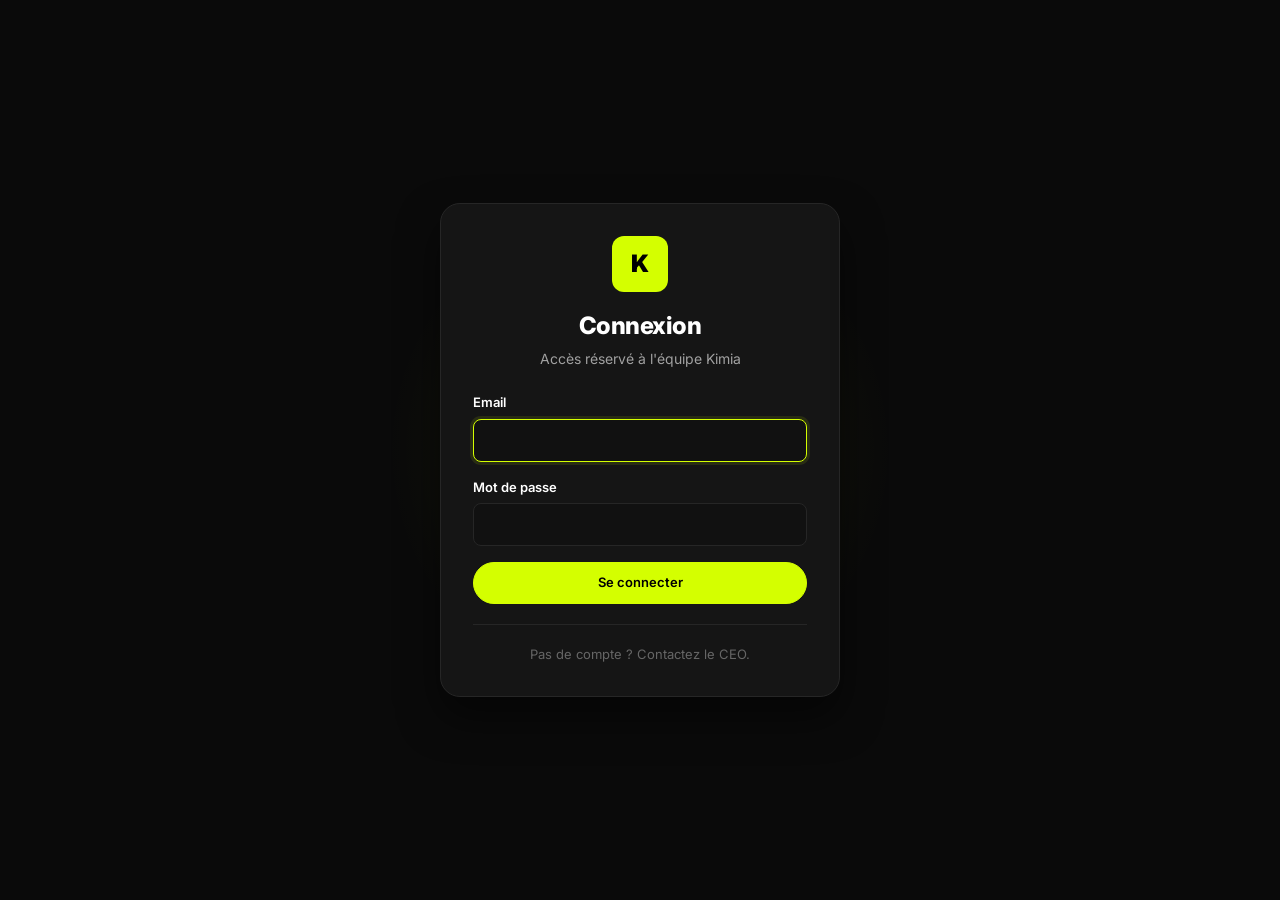
==== frontend/app/index.html @ e27bee56 "Initial commit" ====
<!doctype html>
<html lang="fr">
<head>
  <meta charset="utf-8">
  <meta name="viewport" content="width=device-width, initial-scale=1, viewport-fit=cover">
  <title>Kimia</title>
  <meta name="theme-color" content="#0A0A0A">
  <meta name="robots" content="noindex">
  <link rel="manifest" href="manifest.json">
  <link rel="icon" href="assets/icons/icon.svg" type="image/svg+xml">
  <link rel="apple-touch-icon" href="assets/icons/icon-192.png">
  <link rel="preconnect" href="https://fonts.googleapis.com">
  <link rel="preconnect" href="https://fonts.gstatic.com" crossorigin>
  <link href="https://fonts.googleapis.com/css2?family=Inter:wght@400;500;600;700;800;900&display=swap" rel="stylesheet">
  <link rel="stylesheet" href="assets/css/app.css">
   <script src="../assets/js/config.js"></script>
</head>
<body>
  <div id="root"></div>
  <div id="toasts" aria-live="polite"></div>
  <script type="module" src="assets/js/main.js"></script>
</body>
</html>
---- frontend/app/assets/css/app.css ----
/* ============================================
   Kimia — App interne
   Design sombre premium, accent vert acide
   ============================================ */

:root {
  --bg: #0A0A0A;
  --bg-2: #111111;
  --surface: #151515;
  --surface-2: #1A1A1A;
  --sunk: #0F0F0F;
  --border: #262626;
  --border-strong: #333333;

  --accent: #D4FF00;
  --accent-hover: #C2EB00;
  --accent-dim: rgba(212, 255, 0, 0.1);
  --accent-glow: rgba(212, 255, 0, 0.25);

  --success: #22C55E;
  --success-dim: rgba(34, 197, 94, 0.12);
  --warning: #F59E0B;
  --warning-dim: rgba(245, 158, 11, 0.12);
  --danger: #EF4444;
  --danger-dim: rgba(239, 68, 68, 0.12);
  --info: #3B82F6;
  --info-dim: rgba(59, 130, 246, 0.12);

  --text: #FFFFFF;
  --text-2: #A1A1A1;
  --text-3: #666666;

  --font: 'Inter', -apple-system, BlinkMacSystemFont, 'Segoe UI', sans-serif;

  --space-1: 0.25rem;
  --space-2: 0.5rem;
  --space-3: 0.75rem;
  --space-4: 1rem;
  --space-5: 1.25rem;
  --space-6: 1.5rem;
  --space-8: 2rem;
  --space-10: 2.5rem;
  --space-12: 3rem;

  --radius-sm: 8px;
  --radius: 12px;
  --radius-lg: 16px;
  --radius-xl: 20px;
  --radius-full: 9999px;

  --shadow-sm: 0 1px 2px rgba(0, 0, 0, 0.3);
  --shadow: 0 4px 12px rgba(0, 0, 0, 0.4);
  --shadow-lg: 0 20px 40px rgba(0, 0, 0, 0.5);

  --transition: 150ms cubic-bezier(0.4, 0, 0.2, 1);
}

*, *::before, *::after {
  box-sizing: border-box;
  margin: 0;
  padding: 0;
}

html {
  -webkit-text-size-adjust: 100%;
  -webkit-font-smoothing: antialiased;
  -moz-osx-font-smoothing: grayscale;
}

body {
  font-family: var(--font);
  font-size: 0.9375rem;
  line-height: 1.5;
  color: var(--text);
  background: var(--bg);
  min-height: 100vh;
}

button, input, select, textarea {
  font: inherit;
  color: inherit;
}

button { cursor: pointer; background: none; border: none; }
a { color: inherit; text-decoration: none; }

:focus-visible {
  outline: 2px solid var(--accent);
  outline-offset: 2px;
  border-radius: var(--radius-sm);
}

/* ============================================
   Layout
   ============================================ */


.app {
  display: flex;
  min-height: 100vh;
  width: 100%;
}

.sidebar {
  background: var(--bg-2);
  border-right: 1px solid var(--border);
  display: flex;
  flex-direction: column;
  width: 260px;
  flex-shrink: 0;
  height: 100vh;
  position: sticky;
  top: 0;
  overflow-y: auto;
}
.sidebar-header {
  padding: var(--space-5) var(--space-4);
  border-bottom: 1px solid var(--border);
  flex-shrink: 0;
}

.brand {
  display: flex;
  align-items: center;
  gap: var(--space-3);
  font-size: 1.125rem;
  font-weight: 800;
  letter-spacing: -0.02em;
  color: var(--text);
}

.brand-mark {
  width: 32px;
  height: 32px;
  border-radius: var(--radius-sm);
  background: var(--accent);
  color: #000;
  display: grid;
  place-items: center;
  font-weight: 900;
  font-size: 0.9375rem;
  flex-shrink: 0;
}

.sidebar-nav {
  flex: 1;
  padding: var(--space-4) var(--space-3);
  display: flex;
  flex-direction: column;
  gap: 2px;
  overflow-y: auto;
}

.nav-item {
  display: flex;
  align-items: center;
  gap: var(--space-3);
  padding: 10px var(--space-3);
  border-radius: var(--radius-sm);
  color: var(--text-2);
  font-weight: 500;
  font-size: 0.875rem;
  transition: all var(--transition);
  position: relative;
}

.nav-item:hover {
  background: var(--surface);
  color: var(--text);
}

.nav-item.active {
  background: var(--surface);
  color: var(--text);
  font-weight: 600;
}

.nav-item.active::before {
  content: "";
  position: absolute;
  left: 0;
  top: 25%;
  bottom: 25%;
  width: 3px;
  background: var(--accent);
  border-radius: 0 3px 3px 0;
}

.nav-item svg {
  width: 18px;
  height: 18px;
  flex-shrink: 0;
}

.nav-badge {
  margin-left: auto;
  min-width: 20px;
  height: 20px;
  padding: 0 6px;
  border-radius: var(--radius-full);
  background: var(--accent);
  color: #000;
  font-size: 0.6875rem;
  font-weight: 700;
  display: grid;
  place-items: center;
}

.sidebar-footer {
  padding: var(--space-4);
  border-top: 1px solid var(--border);
  flex-shrink: 0;
}

.user-card {
  display: flex;
  align-items: center;
  gap: var(--space-3);
  padding: var(--space-3);
  border-radius: var(--radius-sm);
  background: var(--surface);
}

.user-avatar {
  width: 36px;
  height: 36px;
  border-radius: var(--radius-full);
  background: var(--accent);
  color: #000;
  display: grid;
  place-items: center;
  font-weight: 700;
  font-size: 0.8125rem;
  flex-shrink: 0;
}

.user-info { flex: 1; min-width: 0; }

.user-name {
  font-weight: 600;
  font-size: 0.8125rem;
  white-space: nowrap;
  overflow: hidden;
  text-overflow: ellipsis;
}

.user-role {
  font-size: 0.6875rem;
  color: var(--text-3);
  text-transform: uppercase;
  letter-spacing: 0.05em;
  font-weight: 600;
}

/* Main */
.main {
  display: flex;
  flex-direction: column;
  flex: 1;
  min-width: 0;
  background: var(--bg);
}

.topbar {
  position: sticky;
  top: 0;
  z-index: 10;
  background: rgba(10, 10, 10, 0.85);
  backdrop-filter: blur(12px);
  border-bottom: 1px solid var(--border);
  padding: var(--space-4) var(--space-6);
  display: flex;
  align-items: center;
  justify-content: space-between;
  gap: var(--space-4);
  flex-shrink: 0;
}

.topbar-left {
  display: flex;
  align-items: center;
  gap: var(--space-3);
}

.topbar-title {
  font-size: 1rem;
  font-weight: 600;
  letter-spacing: -0.01em;
}

.topbar-right {
  display: flex;
  align-items: center;
  gap: var(--space-3);
}

.status-pill {
  display: inline-flex;
  align-items: center;
  gap: var(--space-2);
  padding: 6px 12px;
  border-radius: var(--radius-full);
  font-size: 0.75rem;
  font-weight: 500;
  background: var(--surface);
  border: 1px solid var(--border);
  color: var(--text-2);
}

.status-dot {
  width: 6px;
  height: 6px;
  border-radius: 50%;
  background: var(--text-3);
}

.status-pill.on .status-dot {
  background: var(--accent);
  box-shadow: 0 0 8px var(--accent);
}

.status-pill.off .status-dot {
  background: var(--danger);
}

.offline {
  padding: 10px var(--space-6);
  background: var(--danger-dim);
  border-bottom: 1px solid var(--danger);
  color: var(--danger);
  font-weight: 600;
  font-size: 0.8125rem;
  text-align: center;
}

.content {
  flex: 1;
  padding: var(--space-6);
  max-width: 1400px;
  width: 100%;
}

.menu-toggle {
  display: none;
  width: 36px;
  height: 36px;
  border-radius: var(--radius-sm);
  place-items: center;
  color: var(--text-2);
  border: 1px solid var(--border);
  background: var(--surface);
}

/* Responsive */
@media (max-width: 900px) {
  .app { grid-template-columns: 1fr; }
  .sidebar {
    position: fixed;
    z-index: 50;
    inset: 0 auto 0 0;
    width: 280px;
    transform: translateX(-100%);
    transition: transform 250ms ease;
  }
  .sidebar.open { transform: translateX(0); }
  .sidebar-overlay {
    position: fixed;
    inset: 0;
    z-index: 40;
    background: rgba(0, 0, 0, 0.6);
    display: none;
  }
  .sidebar-overlay.open { display: block; }
  .menu-toggle { display: grid; }
  .content { padding: var(--space-4); }
  .topbar { padding: var(--space-3) var(--space-4); }
}

/* ============================================
   Composants
   ============================================ */

.page-header {
  display: flex;
  align-items: flex-end;
  justify-content: space-between;
  gap: var(--space-4);
  margin-bottom: var(--space-6);
  flex-wrap: wrap;
}

.page-title {
  font-size: 1.75rem;
  font-weight: 800;
  letter-spacing: -0.02em;
  line-height: 1.2;
}

.page-subtitle {
  color: var(--text-2);
  margin-top: var(--space-1);
  font-size: 0.875rem;
}

.page-actions {
  display: flex;
  gap: var(--space-3);
  flex-wrap: wrap;
}

/* Boutons */
.btn {
  display: inline-flex;
  align-items: center;
  justify-content: center;
  gap: var(--space-2);
  padding: 10px 18px;
  border-radius: var(--radius-full);
  font-weight: 600;
  font-size: 0.8125rem;
  border: 1px solid transparent;
  transition: all var(--transition);
  white-space: nowrap;
}

.btn:disabled { opacity: 0.5; cursor: not-allowed; }

.btn-primary {
  background: var(--accent);
  color: #000;
  border-color: var(--accent);
}
.btn-primary:hover:not(:disabled) {
  background: var(--accent-hover);
  box-shadow: 0 0 24px var(--accent-glow);
}

.btn-secondary {
  background: var(--surface);
  color: var(--text);
  border-color: var(--border-strong);
}
.btn-secondary:hover:not(:disabled) {
  background: var(--surface-2);
  border-color: var(--text-3);
}

.btn-danger {
  background: var(--danger-dim);
  color: var(--danger);
  border-color: var(--danger);
}
.btn-danger:hover:not(:disabled) {
  background: var(--danger);
  color: white;
}

.btn-sm {
  padding: 6px 12px;
  font-size: 0.75rem;
}

.btn-icon {
  width: 32px;
  height: 32px;
  padding: 0;
  border-radius: var(--radius-sm);
  display: grid;
  place-items: center;
  color: var(--text-2);
  background: transparent;
}
.btn-icon:hover {
  background: var(--surface-2);
  color: var(--text);
}

/* Cartes */
.card {
  background: var(--surface);
  border: 1px solid var(--border);
  border-radius: var(--radius-lg);
  padding: var(--space-5);
}

.card-title {
  font-size: 1rem;
  font-weight: 700;
  margin-bottom: var(--space-4);
  letter-spacing: -0.01em;
}

/* Stats */
.stats {
  display: grid;
  grid-template-columns: repeat(auto-fit, minmax(180px, 1fr));
  gap: var(--space-4);
  margin-bottom: var(--space-6);
}

.stat {
  background: var(--surface);
  border: 1px solid var(--border);
  border-radius: var(--radius-lg);
  padding: var(--space-5);
}

.stat-label {
  font-size: 0.75rem;
  color: var(--text-3);
  font-weight: 600;
  text-transform: uppercase;
  letter-spacing: 0.06em;
  margin-bottom: var(--space-2);
}

.stat-value {
  font-size: 1.875rem;
  font-weight: 800;
  letter-spacing: -0.02em;
  line-height: 1;
  font-variant-numeric: tabular-nums;
}

.stat-value.danger { color: var(--danger); }
.stat-value.success { color: var(--success); }
.stat-value.accent { color: var(--accent); }

/* Tableaux */
.table-wrapper {
  background: var(--surface);
  border: 1px solid var(--border);
  border-radius: var(--radius-lg);
  overflow: hidden;
}

.table {
  width: 100%;
  border-collapse: collapse;
}

.table th {
  text-align: left;
  padding: 12px 16px;
  font-size: 0.6875rem;
  font-weight: 700;
  color: var(--text-3);
  text-transform: uppercase;
  letter-spacing: 0.08em;
  background: var(--bg-2);
  border-bottom: 1px solid var(--border);
  white-space: nowrap;
}

.table td {
  padding: 14px 16px;
  border-bottom: 1px solid var(--border);
  font-size: 0.875rem;
  vertical-align: middle;
}

.table tr:last-child td { border-bottom: none; }
.table tbody tr { transition: background var(--transition); }
.table tbody tr:hover { background: var(--surface-2); }

.table .main-cell { font-weight: 600; }
.table .num { text-align: right; font-variant-numeric: tabular-nums; }
.table .r { text-align: right; }
.table .sub { color: var(--text-2); font-size: 0.8125rem; }

@media (max-width: 768px) {
  .table thead { display: none; }
  .table, .table tbody, .table tr, .table td { display: block; }
  .table tr { padding: var(--space-4); border-bottom: 1px solid var(--border); }
  .table td { border: none; padding: 4px 0; }
  .table td::before {
    content: attr(data-label);
    display: block;
    font-size: 0.6875rem;
    font-weight: 700;
    color: var(--text-3);
    text-transform: uppercase;
    letter-spacing: 0.06em;
    margin-bottom: 2px;
  }
}

/* Badges */
.badge {
  display: inline-flex;
  align-items: center;
  gap: var(--space-1);
  padding: 3px 10px;
  border-radius: var(--radius-full);
  font-size: 0.6875rem;
  font-weight: 600;
  white-space: nowrap;
  background: var(--surface-2);
  color: var(--text-2);
}

.badge::before {
  content: "";
  width: 5px;
  height: 5px;
  border-radius: 50%;
  background: currentColor;
}

.badge.t-g { background: var(--success-dim); color: var(--success); }
.badge.t-y { background: var(--warning-dim); color: var(--warning); }
.badge.t-m { background: var(--danger-dim); color: var(--danger); }
.badge.t-c { background: var(--info-dim); color: var(--info); }
.badge.t-n { background: var(--surface-2); color: var(--text-2); }

.tag {
  display: inline-block;
  padding: 3px 8px;
  border-radius: var(--radius-sm);
  background: var(--surface-2);
  font-size: 0.75rem;
  color: var(--text-2);
  font-weight: 500;
}

/* Formulaires */
.form {
  display: grid;
  gap: var(--space-4);
}

.form-row {
  display: grid;
  grid-template-columns: 1fr 1fr;
  gap: var(--space-4);
}

@media (max-width: 600px) {
  .form-row { grid-template-columns: 1fr; }
}

.field {
  display: flex;
  flex-direction: column;
  gap: 6px;
}

.field-full { grid-column: 1 / -1; }

.field label {
  font-size: 0.8125rem;
  font-weight: 600;
  color: var(--text);
}

.field .required { color: var(--accent); }

.field input,
.field select,
.field textarea {
  padding: 10px 14px;
  border: 1px solid var(--border);
  border-radius: var(--radius-sm);
  background: var(--bg-2);
  font-size: 0.875rem;
  color: var(--text);
  transition: border-color var(--transition), box-shadow var(--transition);
  width: 100%;
}

.field input::placeholder,
.field textarea::placeholder { color: var(--text-3); }

.field input:focus,
.field select:focus,
.field textarea:focus {
  outline: none;
  border-color: var(--accent);
  box-shadow: 0 0 0 3px var(--accent-dim);
}

.field textarea {
  resize: vertical;
  min-height: 80px;
  font-family: inherit;
}

.field-hint {
  font-size: 0.75rem;
  color: var(--text-3);
}

/* Modale */
/* ============================================
   Modale
   ============================================ */

.modal {
  position: fixed;
  top: 50%;
  left: 50%;
  transform: translate(-50%, -50%);
  margin: 0;
  border: none;
  border-radius: var(--radius-xl);
  padding: 0;
  width: min(560px, calc(100vw - 2rem));
  max-height: calc(100vh - 2rem);
  background: var(--surface);
  color: var(--text);
  box-shadow: var(--shadow-lg);
  overflow: hidden;
  display: none;
  flex-direction: column;
}

.modal.wide {
  width: min(820px, calc(100vw - 2rem));
}

.modal[open] {
  display: flex;
}


.modal::backdrop {
  background: rgba(0, 0, 0, 0.7);
  backdrop-filter: blur(4px);
}

.modal-header {
  display: flex;
  align-items: center;
  justify-content: space-between;
  padding: var(--space-5);
  border-bottom: 1px solid var(--border);
  flex-shrink: 0;
}

.modal-title {
  font-size: 1.125rem;
  font-weight: 700;
  letter-spacing: -0.01em;
}

.modal-close {
  width: 32px;
  height: 32px;
  border-radius: var(--radius-sm);
  display: grid;
  place-items: center;
  color: var(--text-2);
  transition: background var(--transition);
}

.modal-close:hover {
  background: var(--surface-2);
  color: var(--text);
}

.modal-body {
  padding: var(--space-5);
  overflow-y: auto;
  flex: 1;
}

.modal-footer {
  display: flex;
  justify-content: flex-end;
  gap: var(--space-3);
  padding: var(--space-4) var(--space-5);
  border-top: 1px solid var(--border);
  flex-shrink: 0;
}

/* États */
.state {
  display: flex;
  flex-direction: column;
  align-items: center;
  justify-content: center;
  padding: var(--space-12) var(--space-6);
  text-align: center;
  gap: var(--space-3);
}

.state-icon {
  width: 48px;
  height: 48px;
  border-radius: var(--radius-full);
  background: var(--surface);
  border: 1px solid var(--border);
  display: grid;
  place-items: center;
  color: var(--text-3);
}

.state-title {
  font-size: 1.125rem;
  font-weight: 700;
}

.state-text {
  color: var(--text-2);
  max-width: 400px;
  font-size: 0.875rem;
}

.state.err .state-title { color: var(--danger); }

/* Spinner */
.spinner {
  width: 28px;
  height: 28px;
  border: 2px solid var(--border);
  border-top-color: var(--accent);
  border-radius: 50%;
  animation: spin 0.7s linear infinite;
}

@keyframes spin { to { transform: rotate(360deg); } }

/* Toasts */
#toasts {
  position: fixed;
  bottom: var(--space-5);
  right: var(--space-5);
  display: flex;
  flex-direction: column;
  gap: var(--space-2);
  z-index: 100;
  max-width: min(400px, calc(100vw - 2rem));
}

.toast {
  padding: 12px 18px;
  border-radius: var(--radius-sm);
  background: var(--surface);
  border: 1px solid var(--border-strong);
  color: var(--text);
  font-size: 0.875rem;
  font-weight: 500;
  box-shadow: var(--shadow-lg);
  animation: slideIn 200ms ease-out;
}

.toast.ok { border-color: var(--accent); color: var(--accent); }
.toast.err { border-color: var(--danger); color: var(--danger); }

.toast.out { opacity: 0; transition: opacity 200ms; }

@keyframes slideIn {
  from { transform: translateY(8px); opacity: 0; }
  to { transform: translateY(0); opacity: 1; }
}

/* Login */
.login-page {
  min-height: 100vh;
  display: grid;
  place-items: center;
  padding: var(--space-6);
  background: var(--bg);
  position: relative;
  overflow: hidden;
}

.login-page::before {
  content: "";
  position: absolute;
  top: 50%;
  left: 50%;
  transform: translate(-50%, -50%);
  width: 600px;
  height: 600px;
  background: radial-gradient(circle, var(--accent-glow) 0%, transparent 60%);
  opacity: 0.3;
  pointer-events: none;
}

.login-card {
  width: 100%;
  max-width: 400px;
  background: var(--surface);
  border: 1px solid var(--border);
  border-radius: var(--radius-xl);
  padding: var(--space-8);
  box-shadow: var(--shadow-lg);
  position: relative;
}

.login-header {
  text-align: center;
  margin-bottom: var(--space-6);
}

.login-logo {
  width: 56px;
  height: 56px;
  border-radius: var(--radius);
  background: var(--accent);
  color: #000;
  display: grid;
  place-items: center;
  font-weight: 900;
  font-size: 1.5rem;
  margin: 0 auto var(--space-4);
}

.login-title {
  font-size: 1.5rem;
  font-weight: 800;
  letter-spacing: -0.02em;
  margin-bottom: var(--space-1);
}

.login-subtitle {
  color: var(--text-2);
  font-size: 0.875rem;
}

.login-error {
  padding: 10px 14px;
  border-radius: var(--radius-sm);
  background: var(--danger-dim);
  border: 1px solid var(--danger);
  color: var(--danger);
  font-size: 0.8125rem;
  font-weight: 500;
}

.login-footer {
  text-align: center;
  margin-top: var(--space-5);
  padding-top: var(--space-5);
  border-top: 1px solid var(--border);
  color: var(--text-3);
  font-size: 0.8125rem;
}

.hidden { display: none !important; }
/* ============================================
   Chat
   ============================================ */

.chat-layout {
  display: grid;
  grid-template-columns: 260px 1fr;
  height: calc(100vh - 160px);
  min-height: 500px;
  background: var(--surface);
  border: 1px solid var(--border);
  border-radius: var(--radius-lg);
  overflow: hidden;
}

/* ---------- Sidebar des canaux ---------- */

.chat-sidebar {
  background: var(--bg-2);
  border-right: 1px solid var(--border);
  display: flex;
  flex-direction: column;
  overflow: hidden;
}

.chat-sidebar-header {
  padding: 16px 18px;
  border-bottom: 1px solid var(--border);
  flex-shrink: 0;
}

.chat-sidebar-header h2 {
  font-size: 0.75rem;
  font-weight: 700;
  text-transform: uppercase;
  letter-spacing: 0.08em;
  color: var(--text-3);
}

.chat-channels {
  flex: 1;
  overflow-y: auto;
  padding: 8px;
  display: flex;
  flex-direction: column;
  gap: 2px;
}

.chat-channel {
  display: flex;
  align-items: center;
  gap: 8px;
  padding: 8px 10px;
  border-radius: var(--radius-sm);
  color: var(--text-2);
  font-size: 0.875rem;
  font-weight: 500;
  text-align: left;
  transition: all var(--transition);
  width: 100%;
  border: none;
  background: none;
  cursor: pointer;
}

.chat-channel:hover {
  background: var(--surface);
  color: var(--text);
}

.chat-channel.active {
  background: var(--surface);
  color: var(--text);
  font-weight: 600;
}

.chat-channel.active::before {
  content: "";
  position: absolute;
  left: 8px;
  top: 25%;
  bottom: 25%;
  width: 3px;
  background: var(--accent);
  border-radius: 0 3px 3px 0;
}

.chat-channel {
  position: relative;
}

.chat-channel-hash {
  display: grid;
  place-items: center;
  color: var(--text-3);
  flex-shrink: 0;
}

.chat-channel.active .chat-channel-hash {
  color: var(--accent);
}

.chat-channel-name {
  flex: 1;
  white-space: nowrap;
  overflow: hidden;
  text-overflow: ellipsis;
}

.chat-channel-badge {
  min-width: 18px;
  height: 18px;
  padding: 0 5px;
  border-radius: 999px;
  background: var(--accent);
  color: #000;
  font-size: 0.6875rem;
  font-weight: 700;
  display: grid;
  place-items: center;
  flex-shrink: 0;
}

/* ---------- Zone principale ---------- */

.chat-main {
  display: flex;
  flex-direction: column;
  min-width: 0;
  background: var(--surface);
}

.chat-main-header {
  padding: 14px 20px;
  border-bottom: 1px solid var(--border);
  flex-shrink: 0;
}

.chat-channel-title {
  display: flex;
  align-items: center;
  gap: 8px;
}

.chat-channel-icon {
  display: grid;
  place-items: center;
  color: var(--accent);
}

.chat-channel-title h3 {
  font-size: 1rem;
  font-weight: 700;
  letter-spacing: -0.01em;
}

.chat-channel-title .tag {
  margin-left: 4px;
}

/* ---------- Fil de discussion ---------- */

.chat-messages {
  flex: 1;
  overflow-y: auto;
  padding: 20px;
  display: flex;
  flex-direction: column;
  gap: 4px;
  min-height: 0;
  scroll-behavior: smooth;
}

.chat-messages::-webkit-scrollbar {
  width: 8px;
}

.chat-messages::-webkit-scrollbar-thumb {
  background: var(--border);
  border-radius: 4px;
}

.chat-messages::-webkit-scrollbar-thumb:hover {
  background: var(--border-strong);
}

/* Séparateur de date */
.chat-date-separator {
  display: flex;
  align-items: center;
  gap: 12px;
  margin: 16px 0 8px;
  color: var(--text-3);
  font-size: 0.75rem;
  font-weight: 600;
  text-transform: uppercase;
  letter-spacing: 0.05em;
}

.chat-date-separator::before,
.chat-date-separator::after {
  content: "";
  flex: 1;
  height: 1px;
  background: var(--border);
}

/* Message */
.chat-message {
  display: flex;
  gap: 10px;
  padding: 4px 0;
  align-items: flex-start;
}

.chat-message.me {
  flex-direction: row-reverse;
}

.chat-message-avatar {
  width: 32px;
  height: 32px;
  border-radius: 50%;
  background: var(--accent);
  color: #000;
  display: grid;
  place-items: center;
  font-weight: 700;
  font-size: 0.6875rem;
  flex-shrink: 0;
  margin-top: 4px;
}

.chat-message-content {
  flex: 1;
  min-width: 0;
  max-width: 70%;
}

.chat-message.me .chat-message-content {
  display: flex;
  flex-direction: column;
  align-items: flex-end;
}

.chat-message-author {
  font-size: 0.75rem;
  font-weight: 700;
  color: var(--text-2);
  margin-bottom: 3px;
  padding: 0 4px;
}

.chat-message-bubble {
  background: var(--surface-2);
  border: 1px solid var(--border);
  padding: 10px 14px;
  border-radius: 14px;
  border-top-left-radius: 4px;
  font-size: 0.875rem;
  line-height: 1.5;
  color: var(--text);
  word-wrap: break-word;
  white-space: pre-wrap;
  display: inline-block;
  max-width: 100%;
}

.chat-message.me .chat-message-bubble {
  background: var(--accent-dim);
  border-color: var(--accent);
  border-top-left-radius: 14px;
  border-top-right-radius: 4px;
}

.chat-message-bubble a {
  color: var(--accent);
  text-decoration: underline;
  word-break: break-all;
}

.chat-message-bubble a:hover {
  color: var(--accent-hover);
}

.chat-message-meta {
  font-size: 0.6875rem;
  color: var(--text-3);
  margin-top: 3px;
  padding: 0 4px;
  display: flex;
  align-items: center;
  gap: 6px;
}

.chat-message.me .chat-message-meta {
  flex-direction: row-reverse;
}

.chat-message-delete {
  opacity: 0;
  color: var(--danger);
  font-size: 1rem;
  font-weight: 700;
  line-height: 1;
  padding: 0 4px;
  cursor: pointer;
  transition: opacity var(--transition);
  background: none;
  border: none;
}

.chat-message:hover .chat-message-delete {
  opacity: 1;
}

.chat-message-delete:hover {
  color: #fff;
  background: var(--danger);
  border-radius: 4px;
}

/* État vide */
.chat-empty {
  display: flex;
  flex-direction: column;
  align-items: center;
  justify-content: center;
  flex: 1;
  gap: 8px;
  padding: 40px;
  text-align: center;
  color: var(--text-2);
}

.chat-empty-icon {
  width: 56px;
  height: 56px;
  border-radius: 50%;
  background: var(--surface-2);
  border: 1px solid var(--border);
  display: grid;
  place-items: center;
  color: var(--text-3);
  margin-bottom: 8px;
}

.chat-empty-title {
  font-weight: 700;
  color: var(--text);
  font-size: 1rem;
}

.chat-empty-text {
  font-size: 0.875rem;
}

/* ---------- Zone de saisie ---------- */

.chat-input {
  display: flex;
  align-items: flex-end;
  gap: 8px;
  padding: 14px 20px;
  border-top: 1px solid var(--border);
  background: var(--surface);
  flex-shrink: 0;
}

.chat-input textarea {
  flex: 1;
  min-height: 40px;
  max-height: 140px;
  padding: 10px 14px;
  border: 1px solid var(--border);
  border-radius: 20px;
  background: var(--bg-2);
  color: var(--text);
  font-family: inherit;
  font-size: 0.875rem;
  line-height: 1.4;
  resize: none;
  transition: border-color var(--transition), box-shadow var(--transition);
}

.chat-input textarea::placeholder {
  color: var(--text-3);
}

.chat-input textarea:focus {
  outline: none;
  border-color: var(--accent);
  box-shadow: 0 0 0 3px var(--accent-dim);
}

.chat-send {
  width: 40px;
  height: 40px;
  border-radius: 50%;
  background: var(--accent);
  color: #000;
  display: grid;
  place-items: center;
  flex-shrink: 0;
  transition: all var(--transition);
  border: none;
  cursor: pointer;
}

.chat-send:hover {
  background: var(--accent-hover);
  box-shadow: 0 0 20px var(--accent-glow);
  transform: scale(1.05);
}

.chat-send:active {
  transform: scale(0.95);
}

/* ---------- Responsive ---------- */

@media (max-width: 768px) {
  .chat-layout {
    grid-template-columns: 1fr;
    height: calc(100vh - 140px);
  }

  .chat-sidebar {
    position: absolute;
    inset: 0 auto 0 0;
    width: 260px;
    z-index: 10;
    transform: translateX(-100%);
    transition: transform 200ms ease;
    box-shadow: 4px 0 20px rgba(0, 0, 0, 0.5);
  }

  .chat-sidebar.open {
    transform: translateX(0);
  }

  .chat-message-content {
    max-width: 85%;
  }
}
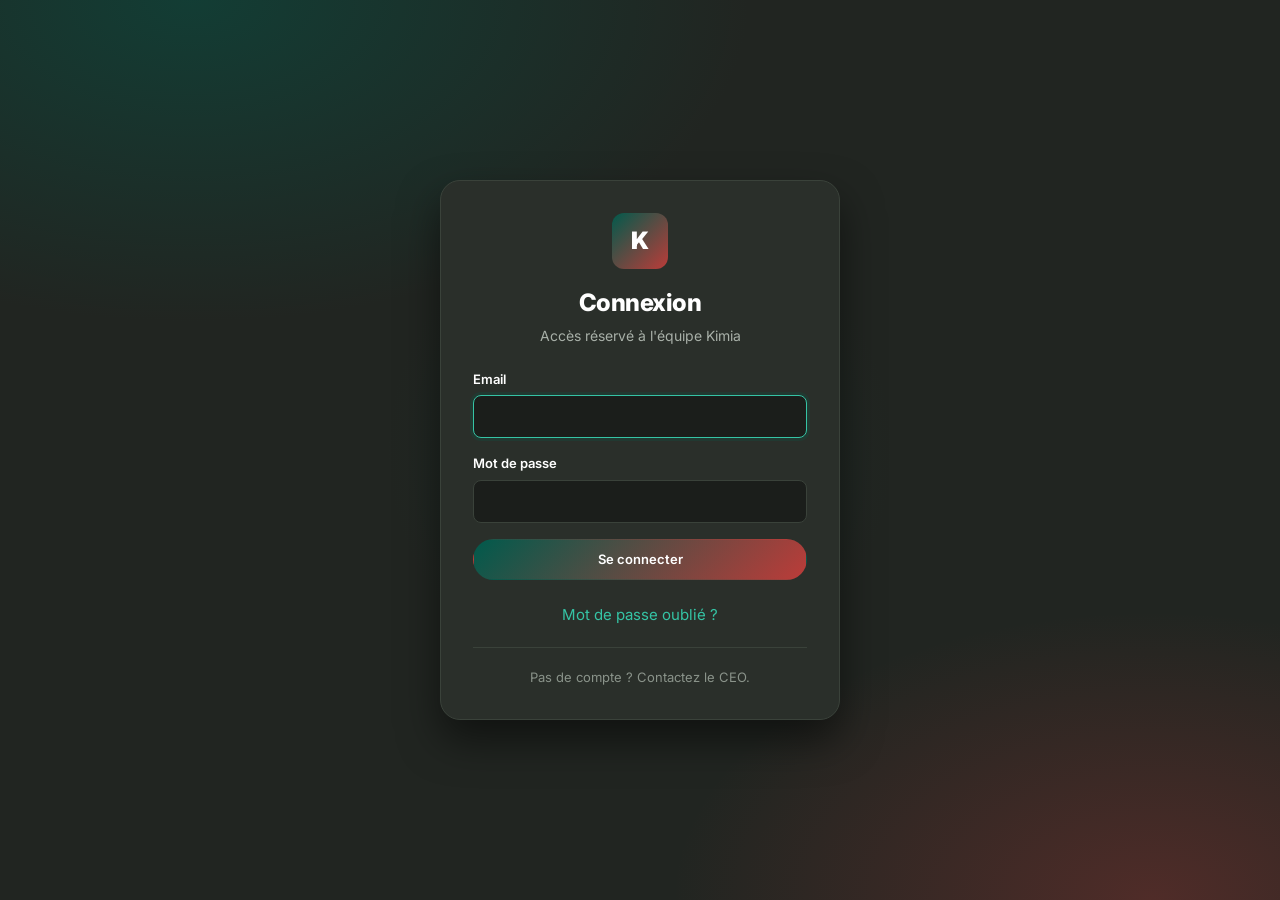
==== commit 46ce5fb4: "v1 dispnible" ====
--- a/frontend/app/index.html
+++ b/frontend/app/index.html
@@ -4,7 +4,7 @@
   <meta charset="utf-8">
   <meta name="viewport" content="width=device-width, initial-scale=1, viewport-fit=cover">
   <title>Kimia</title>
-  <meta name="theme-color" content="#0A0A0A">
+  <meta name="theme-color" content="#212521">
   <meta name="robots" content="noindex">
   <link rel="manifest" href="manifest.json">
   <link rel="icon" href="assets/icons/icon.svg" type="image/svg+xml">
--- a/frontend/app/assets/css/app.css
+++ b/frontend/app/assets/css/app.css
@@ -4,31 +4,40 @@
    ============================================ */
 
 :root {
-  --bg: #0A0A0A;
-  --bg-2: #111111;
-  --surface: #151515;
-  --surface-2: #1A1A1A;
-  --sunk: #0F0F0F;
-  --border: #262626;
-  --border-strong: #333333;
-
-  --accent: #D4FF00;
-  --accent-hover: #C2EB00;
-  --accent-dim: rgba(212, 255, 0, 0.1);
-  --accent-glow: rgba(212, 255, 0, 0.25);
-
-  --success: #22C55E;
-  --success-dim: rgba(34, 197, 94, 0.12);
+  --bg: #212521;
+  --bg-2: #1b1e1b;
+  --surface: #2a2f2a;
+  --surface-2: #323832;
+  --sunk: #1c1f1c;
+  --border: #3a423a;
+  --border-strong: #4c574c;
+
+  --accent: #015a4c;
+  --accent-hover: #027a66;
+  --accent-dim: rgba(1, 90, 76, 0.22);
+  --accent-glow: rgba(1, 90, 76, 0.5);
+  --accent-text: #35c4a5;          /* vert lisible sur fond sombre (7:1) */
+  --accent-2: #bb3c39;             /* rouge de marque */
+  --accent-2-dim: rgba(187, 60, 57, 0.18);
+  --brand-green: #015a4c;
+  --brand-red: #bb3c39;
+  --brand-black: #212521;
+  --grad-brand: linear-gradient(135deg, #015a4c 0%, #bb3c39 100%);
+  --grad-brand-hover: linear-gradient(135deg, #027a66 0%, #d4524f 100%);
+  --grad-brand-soft: linear-gradient(135deg, rgba(1, 90, 76, 0.28), rgba(187, 60, 57, 0.2));
+
+  --success: #3fcf8e;
+  --success-dim: rgba(63, 207, 142, 0.14);
   --warning: #F59E0B;
   --warning-dim: rgba(245, 158, 11, 0.12);
-  --danger: #EF4444;
-  --danger-dim: rgba(239, 68, 68, 0.12);
+  --danger: #e8736e;
+  --danger-dim: rgba(187, 60, 57, 0.18);
   --info: #3B82F6;
   --info-dim: rgba(59, 130, 246, 0.12);
 
   --text: #FFFFFF;
-  --text-2: #A1A1A1;
-  --text-3: #666666;
+  --text-2: #a8b0a8;
+  --text-3: #8a938a;
 
   --font: 'Inter', -apple-system, BlinkMacSystemFont, 'Segoe UI', sans-serif;
 
@@ -85,7 +94,7 @@
 a { color: inherit; text-decoration: none; }
 
 :focus-visible {
-  outline: 2px solid var(--accent);
+  outline: 2px solid var(--accent-text);
   outline-offset: 2px;
   border-radius: var(--radius-sm);
 }
@@ -133,8 +142,8 @@
   width: 32px;
   height: 32px;
   border-radius: var(--radius-sm);
-  background: var(--accent);
-  color: #000;
+  background: var(--grad-brand);
+  color: #fff;
   display: grid;
   place-items: center;
   font-weight: 900;
@@ -182,7 +191,7 @@
   top: 25%;
   bottom: 25%;
   width: 3px;
-  background: var(--accent);
+  background: var(--grad-brand);
   border-radius: 0 3px 3px 0;
 }
 
@@ -198,8 +207,8 @@
   height: 20px;
   padding: 0 6px;
   border-radius: var(--radius-full);
-  background: var(--accent);
-  color: #000;
+  background: var(--grad-brand);
+  color: #fff;
   font-size: 0.6875rem;
   font-weight: 700;
   display: grid;
@@ -225,8 +234,8 @@
   width: 36px;
   height: 36px;
   border-radius: var(--radius-full);
-  background: var(--accent);
-  color: #000;
+  background: var(--grad-brand);
+  color: #fff;
   display: grid;
   place-items: center;
   font-weight: 700;
@@ -315,7 +324,7 @@
 }
 
 .status-pill.on .status-dot {
-  background: var(--accent);
+  background: var(--grad-brand);
   box-shadow: 0 0 8px var(--accent);
 }
 
@@ -426,12 +435,12 @@
 .btn:disabled { opacity: 0.5; cursor: not-allowed; }
 
 .btn-primary {
-  background: var(--accent);
-  color: #000;
-  border-color: var(--accent);
+  background: var(--grad-brand);
+  color: #fff;
+  border-color: transparent;
 }
 .btn-primary:hover:not(:disabled) {
-  background: var(--accent-hover);
+  background: var(--grad-brand-hover);
   box-shadow: 0 0 24px var(--accent-glow);
 }
 
@@ -524,7 +533,7 @@
 
 .stat-value.danger { color: var(--danger); }
 .stat-value.success { color: var(--success); }
-.stat-value.accent { color: var(--accent); }
+.stat-value.accent { color: var(--accent-text); }
 
 /* Tableaux */
 .table-wrapper {
@@ -653,7 +662,7 @@
   color: var(--text);
 }
 
-.field .required { color: var(--accent); }
+.field .required { color: var(--accent-text); }
 
 .field input,
 .field select,
@@ -675,7 +684,7 @@
 .field select:focus,
 .field textarea:focus {
   outline: none;
-  border-color: var(--accent);
+  border-color: var(--accent-text);
   box-shadow: 0 0 0 3px var(--accent-dim);
 }
 
@@ -813,7 +822,7 @@
   width: 28px;
   height: 28px;
   border: 2px solid var(--border);
-  border-top-color: var(--accent);
+  border-top-color: var(--accent-text);
   border-radius: 50%;
   animation: spin 0.7s linear infinite;
 }
@@ -844,7 +853,7 @@
   animation: slideIn 200ms ease-out;
 }
 
-.toast.ok { border-color: var(--accent); color: var(--accent); }
+.toast.ok { border-color: var(--accent-text); color: var(--accent-text); }
 .toast.err { border-color: var(--danger); color: var(--danger); }
 
 .toast.out { opacity: 0; transition: opacity 200ms; }
@@ -898,8 +907,8 @@
   width: 56px;
   height: 56px;
   border-radius: var(--radius);
-  background: var(--accent);
-  color: #000;
+  background: var(--grad-brand);
+  color: #fff;
   display: grid;
   place-items: center;
   font-weight: 900;
@@ -1022,7 +1031,7 @@
   top: 25%;
   bottom: 25%;
   width: 3px;
-  background: var(--accent);
+  background: var(--grad-brand);
   border-radius: 0 3px 3px 0;
 }
 
@@ -1038,7 +1047,7 @@
 }
 
 .chat-channel.active .chat-channel-hash {
-  color: var(--accent);
+  color: var(--accent-text);
 }
 
 .chat-channel-name {
@@ -1053,8 +1062,8 @@
   height: 18px;
   padding: 0 5px;
   border-radius: 999px;
-  background: var(--accent);
-  color: #000;
+  background: var(--grad-brand);
+  color: #fff;
   font-size: 0.6875rem;
   font-weight: 700;
   display: grid;
@@ -1086,7 +1095,7 @@
 .chat-channel-icon {
   display: grid;
   place-items: center;
-  color: var(--accent);
+  color: var(--accent-text);
 }
 
 .chat-channel-title h3 {
@@ -1162,8 +1171,8 @@
   width: 32px;
   height: 32px;
   border-radius: 50%;
-  background: var(--accent);
-  color: #000;
+  background: var(--grad-brand);
+  color: #fff;
   display: grid;
   place-items: center;
   font-weight: 700;
@@ -1209,19 +1218,19 @@
 
 .chat-message.me .chat-message-bubble {
   background: var(--accent-dim);
-  border-color: var(--accent);
+  border-color: var(--accent-text);
   border-top-left-radius: 14px;
   border-top-right-radius: 4px;
 }
 
 .chat-message-bubble a {
-  color: var(--accent);
+  color: var(--accent-text);
   text-decoration: underline;
   word-break: break-all;
 }
 
 .chat-message-bubble a:hover {
-  color: var(--accent-hover);
+  color: var(--accent-text);
 }
 
 .chat-message-meta {
@@ -1330,7 +1339,7 @@
 
 .chat-input textarea:focus {
   outline: none;
-  border-color: var(--accent);
+  border-color: var(--accent-text);
   box-shadow: 0 0 0 3px var(--accent-dim);
 }
 
@@ -1338,8 +1347,8 @@
   width: 40px;
   height: 40px;
   border-radius: 50%;
-  background: var(--accent);
-  color: #000;
+  background: var(--grad-brand);
+  color: #fff;
   display: grid;
   place-items: center;
   flex-shrink: 0;
@@ -1349,7 +1358,7 @@
 }
 
 .chat-send:hover {
-  background: var(--accent-hover);
+  background: var(--grad-brand-hover);
   box-shadow: 0 0 20px var(--accent-glow);
   transform: scale(1.05);
 }
@@ -1383,4 +1392,62 @@
   .chat-message-content {
     max-width: 85%;
   }
-}+}
+
+/* =========================================================================
+   Identité Kimia — vert #015a4c · rouge #bb3c39 · noir #212521 (dégradé)
+   ========================================================================= */
+body {
+  background:
+    radial-gradient(1100px 560px at 0% -10%, rgba(1, 90, 76, 0.38), transparent 62%),
+    radial-gradient(900px 520px at 100% 110%, rgba(187, 60, 57, 0.24), transparent 60%),
+    var(--bg);
+  background-attachment: fixed;
+}
+
+.sidebar {
+  background:
+    linear-gradient(180deg, rgba(1, 90, 76, 0.30) 0%, rgba(33, 37, 33, 0) 42%),
+    var(--bg-2);
+}
+
+.brand-mark { box-shadow: 0 6px 18px rgba(1, 90, 76, 0.45); }
+
+.stat, .card { position: relative; }
+.stat::before {
+  content: "";
+  position: absolute; left: 0; right: 0; top: 0; height: 2px;
+  background: var(--grad-brand);
+  border-radius: var(--radius) var(--radius) 0 0;
+  opacity: 0.85;
+}
+
+.badge.t-g { color: var(--success); }
+.badge.t-m { color: var(--danger); background: var(--accent-2-dim); }
+.btn-danger { background: var(--accent-2); border-color: var(--accent-2); color: #fff; }
+.btn-danger:hover { background: #d4524f; border-color: #d4524f; }
+
+/* Pages ajoutées : caisse, accès, développement */
+.tabs { display: flex; gap: .25rem; border-bottom: 1px solid var(--border); margin-bottom: var(--space-5); overflow-x: auto; }
+.tab { padding: .6rem 1rem; color: var(--text-2); border: 0; background: none; cursor: pointer; font: inherit; border-bottom: 2px solid transparent; white-space: nowrap; }
+.tab.active { color: var(--text); border-image: var(--grad-brand) 1; }
+.perm-grid { display: grid; grid-template-columns: repeat(auto-fill, minmax(240px, 1fr)); gap: var(--space-4); }
+.perm-item { display: flex; align-items: center; gap: .5rem; padding: .35rem 0; color: var(--text-2); }
+.perm-item.on { color: var(--text); }
+.perm-dot { width: 18px; height: 18px; border-radius: 50%; display: grid; place-items: center; font-size: 11px; flex: none; }
+.perm-item.on .perm-dot { background: var(--grad-brand); color: #fff; }
+.perm-item:not(.on) .perm-dot { border: 1px solid var(--border-strong); color: transparent; }
+.amount-in { color: var(--success); font-weight: 600; }
+.amount-out { color: var(--danger); font-weight: 600; }
+.row-void { opacity: .55; text-decoration: line-through; }
+.notice { padding: .75rem 1rem; border-radius: var(--radius-sm); background: var(--grad-brand-soft); border: 1px solid var(--border); color: var(--text-2); margin-bottom: var(--space-4); }
+
+.main { background: transparent; }
+.login-page {
+  background:
+    radial-gradient(900px 520px at 15% 0%, rgba(1, 90, 76, 0.45), transparent 62%),
+    radial-gradient(800px 480px at 90% 100%, rgba(187, 60, 57, 0.30), transparent 60%),
+    var(--bg);
+}
+.btn-link { background: none; border: 0; color: var(--accent-text); cursor: pointer; font: inherit; padding: .5rem 0 0; text-align: center; width: 100%; }
+.btn-link:hover { text-decoration: underline; }
